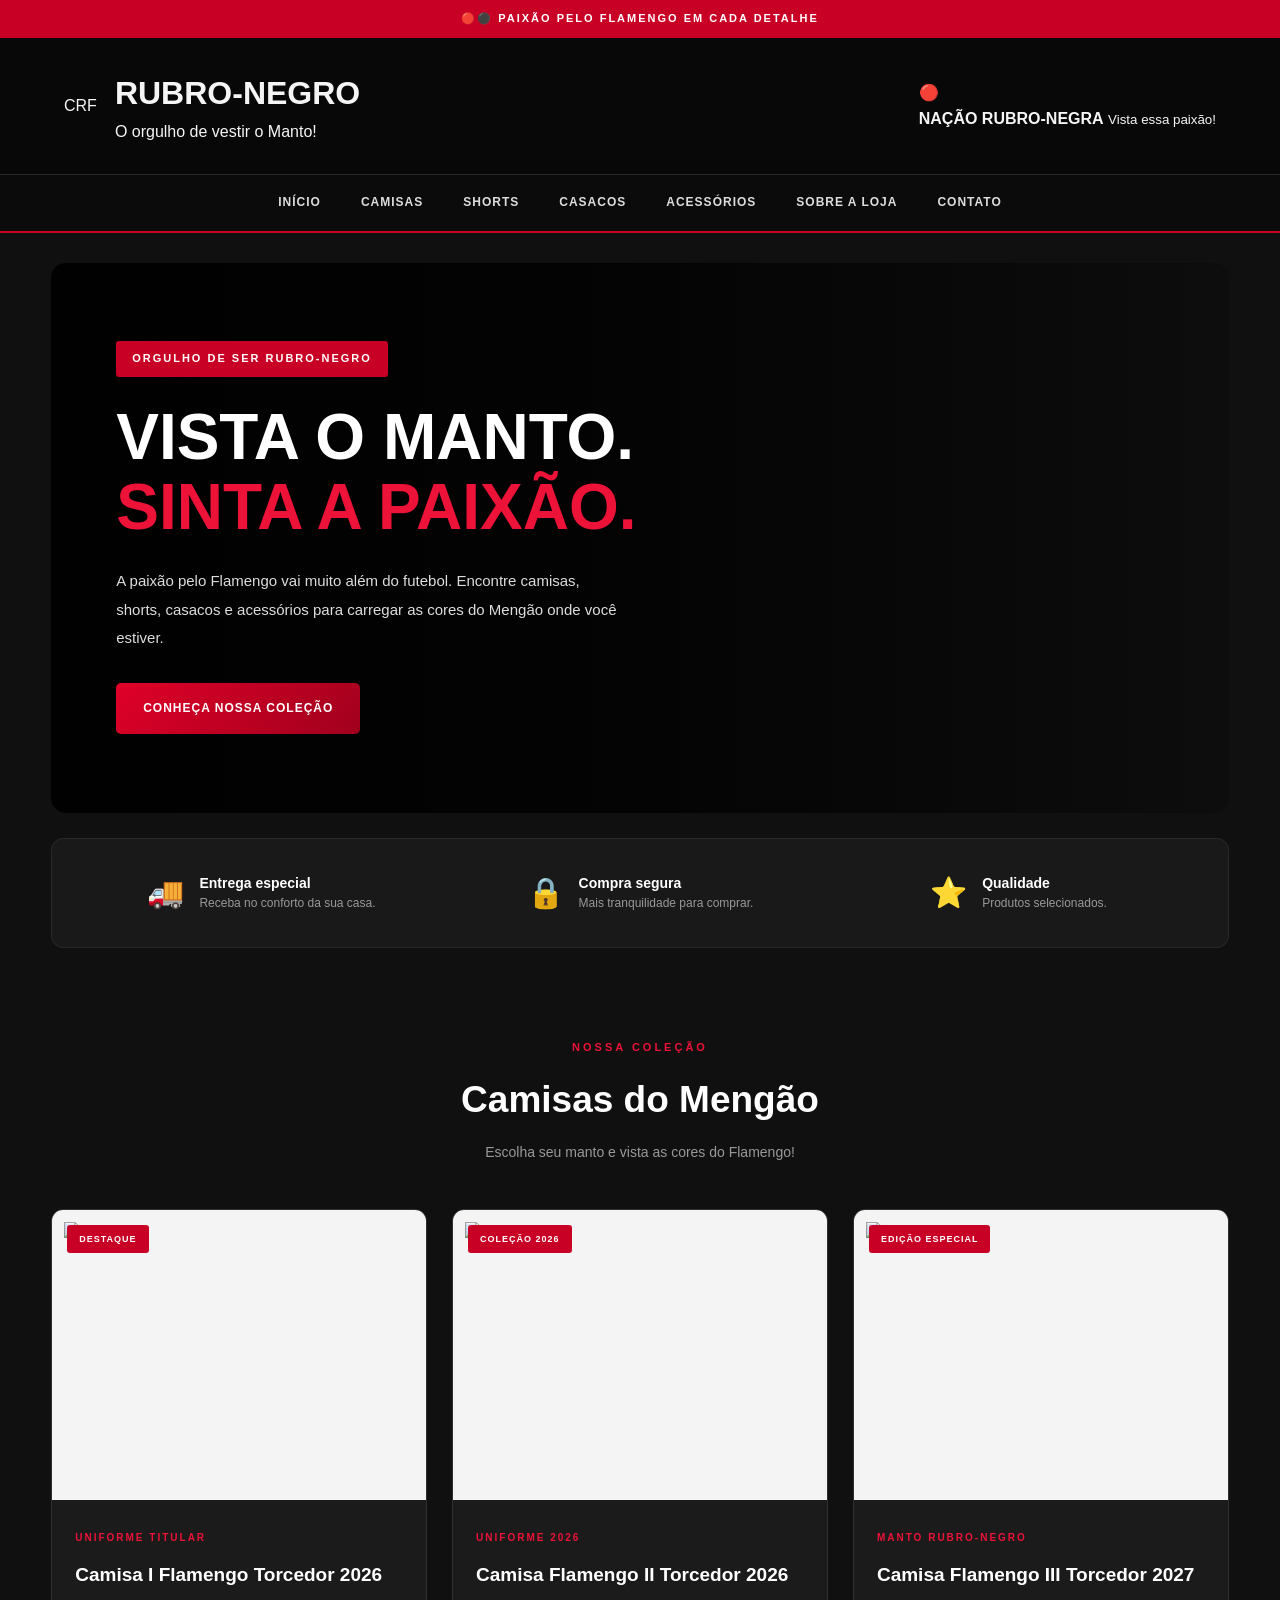
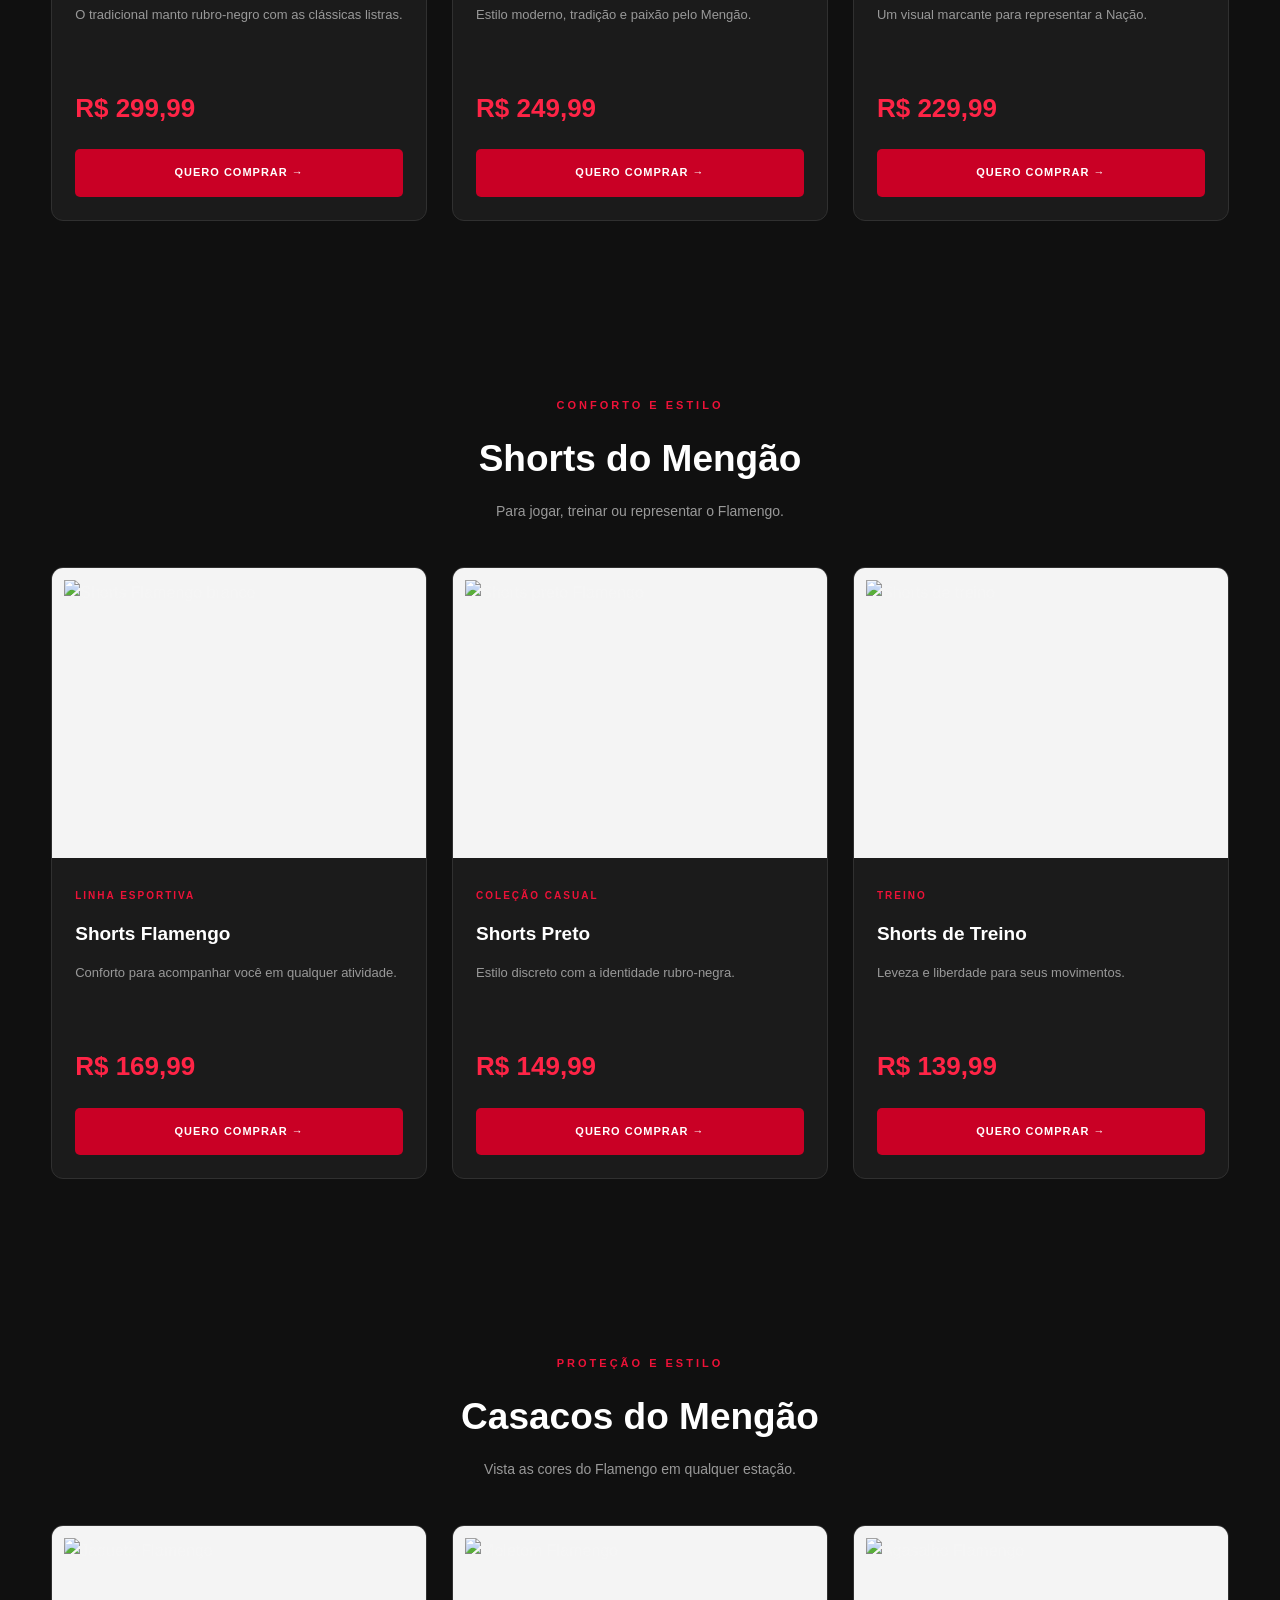
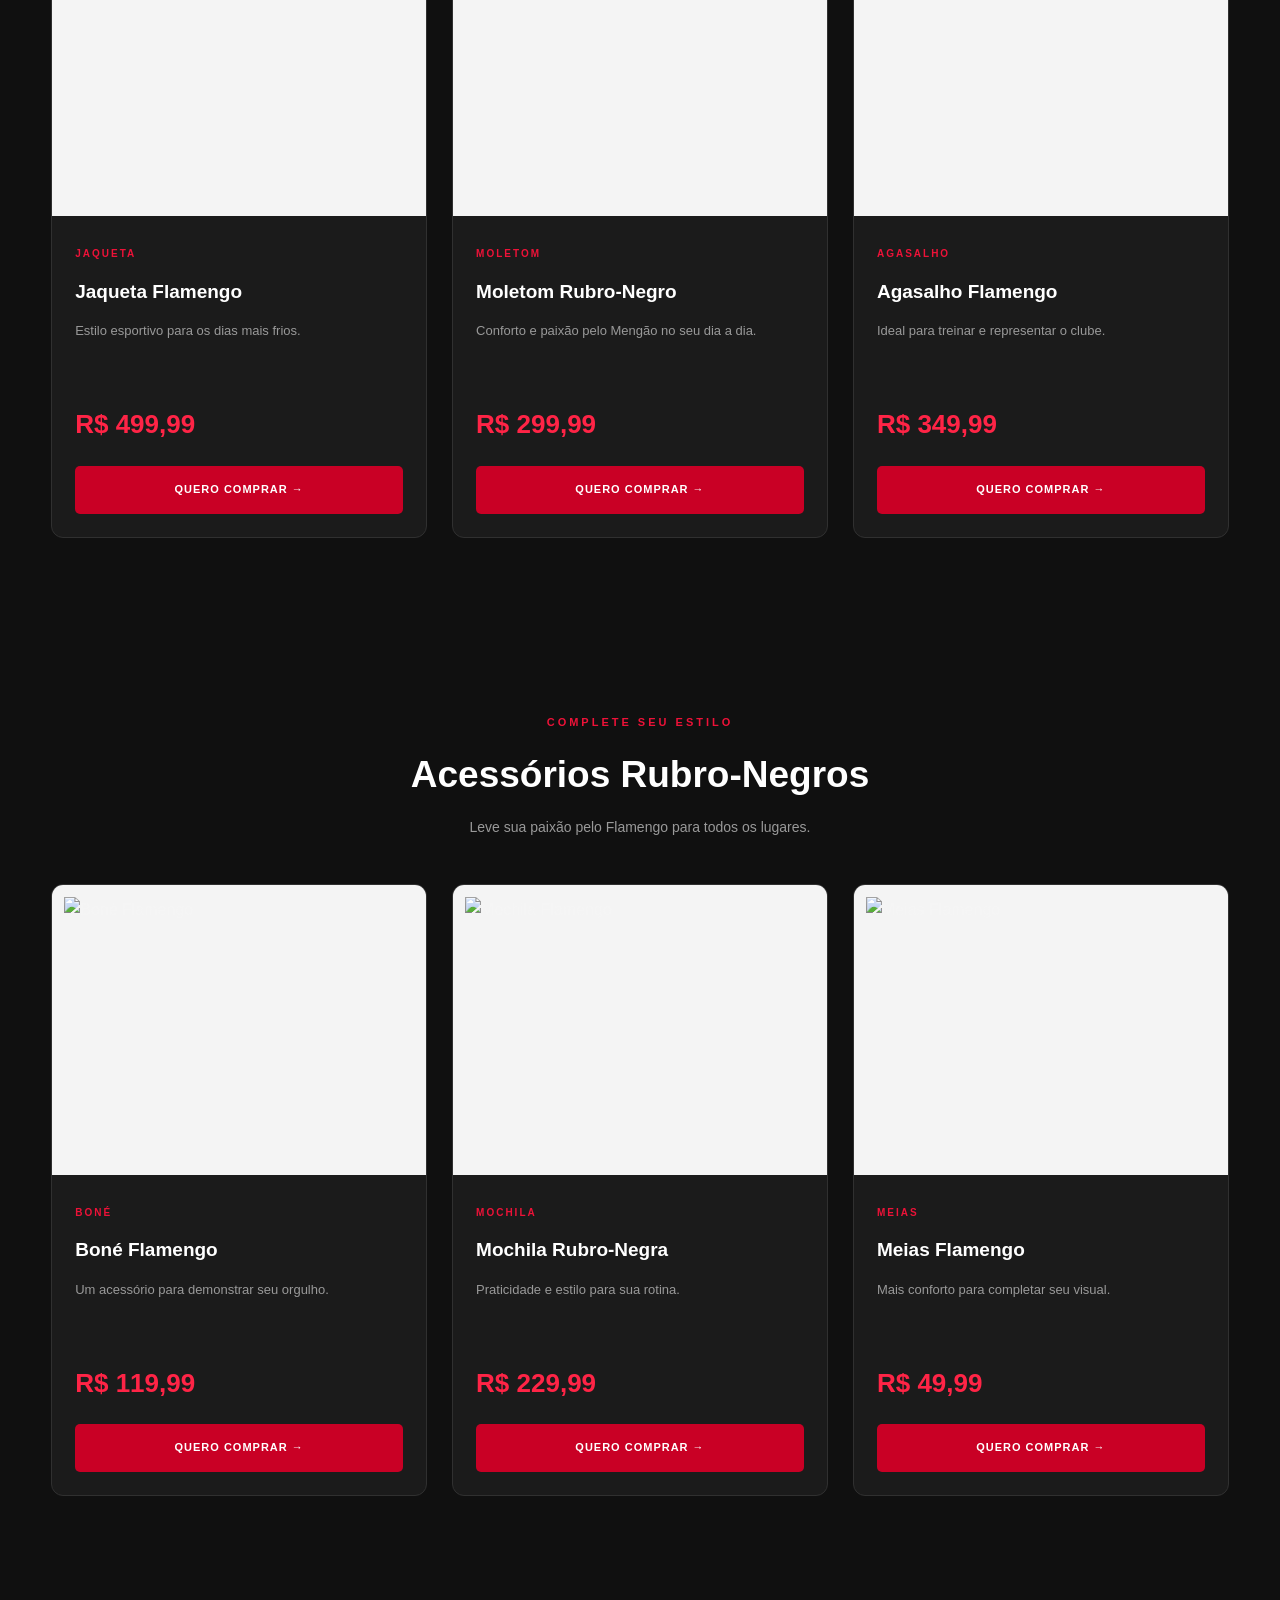
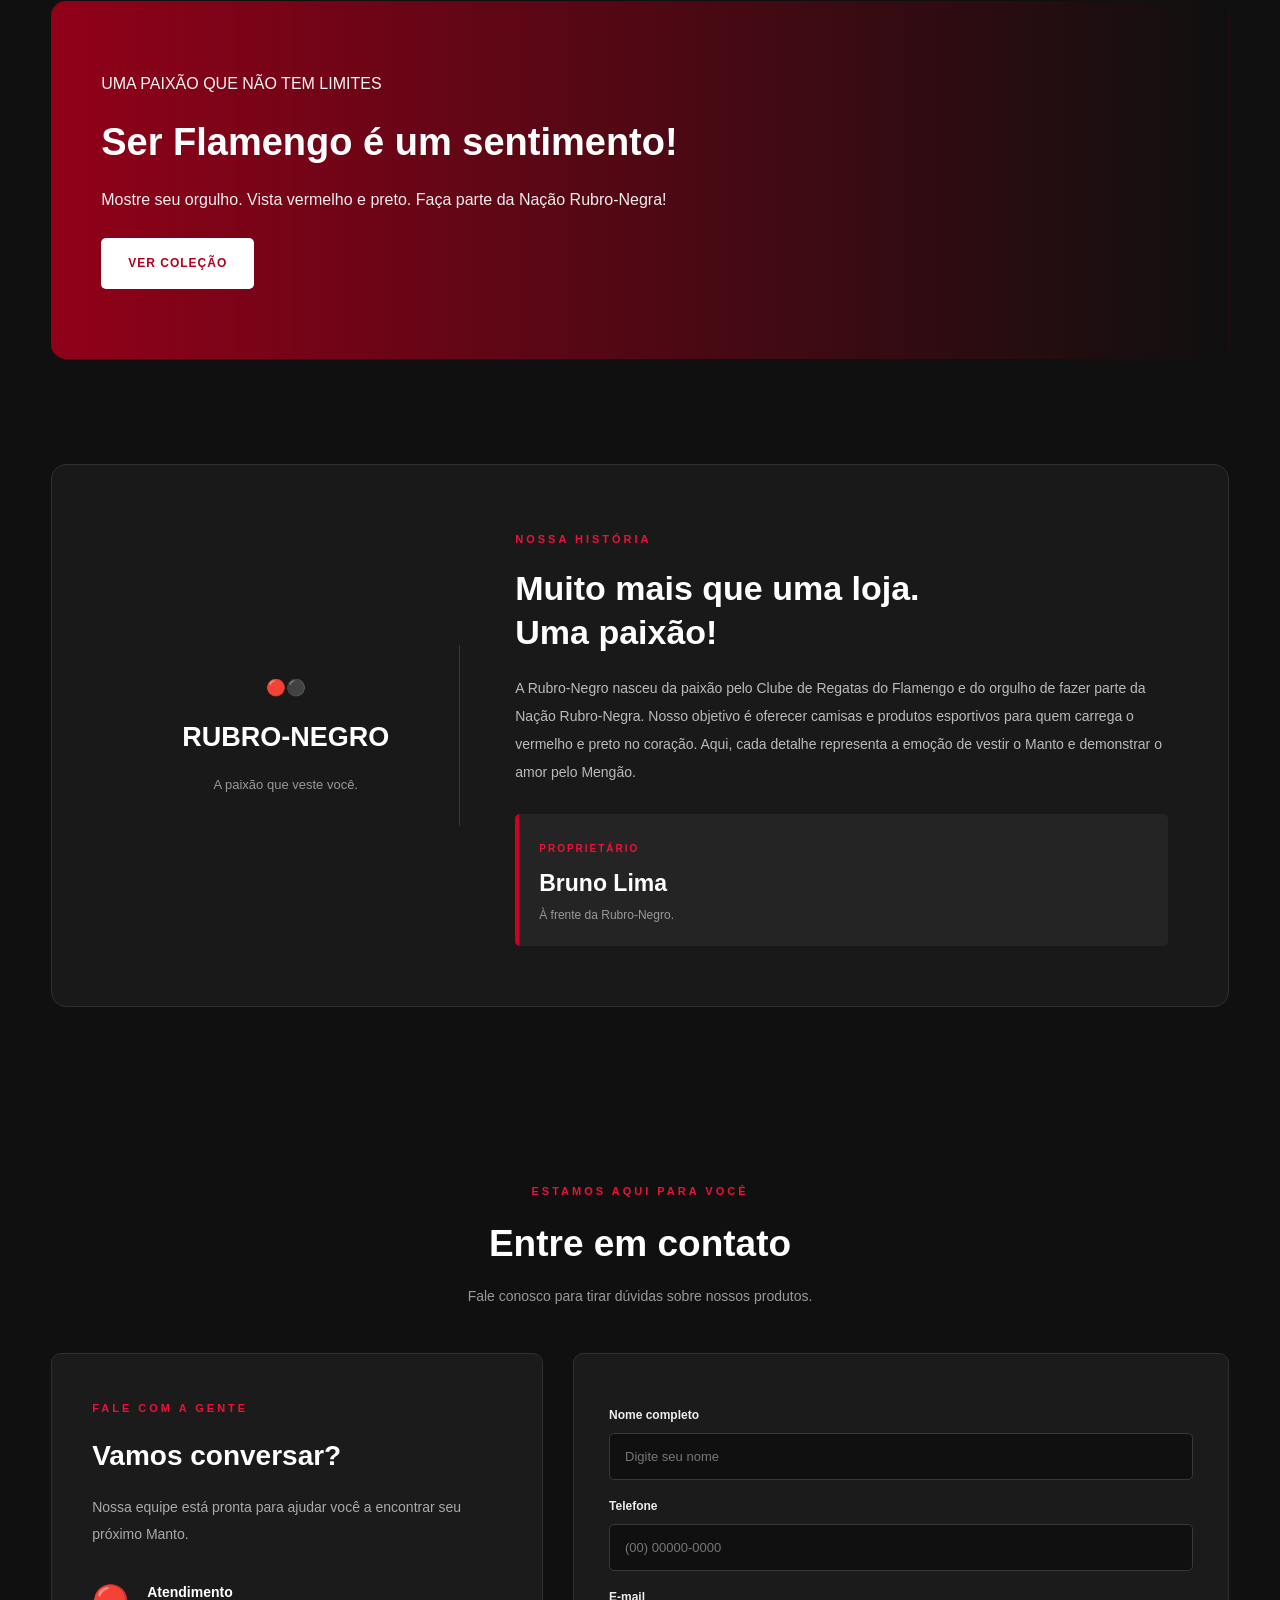
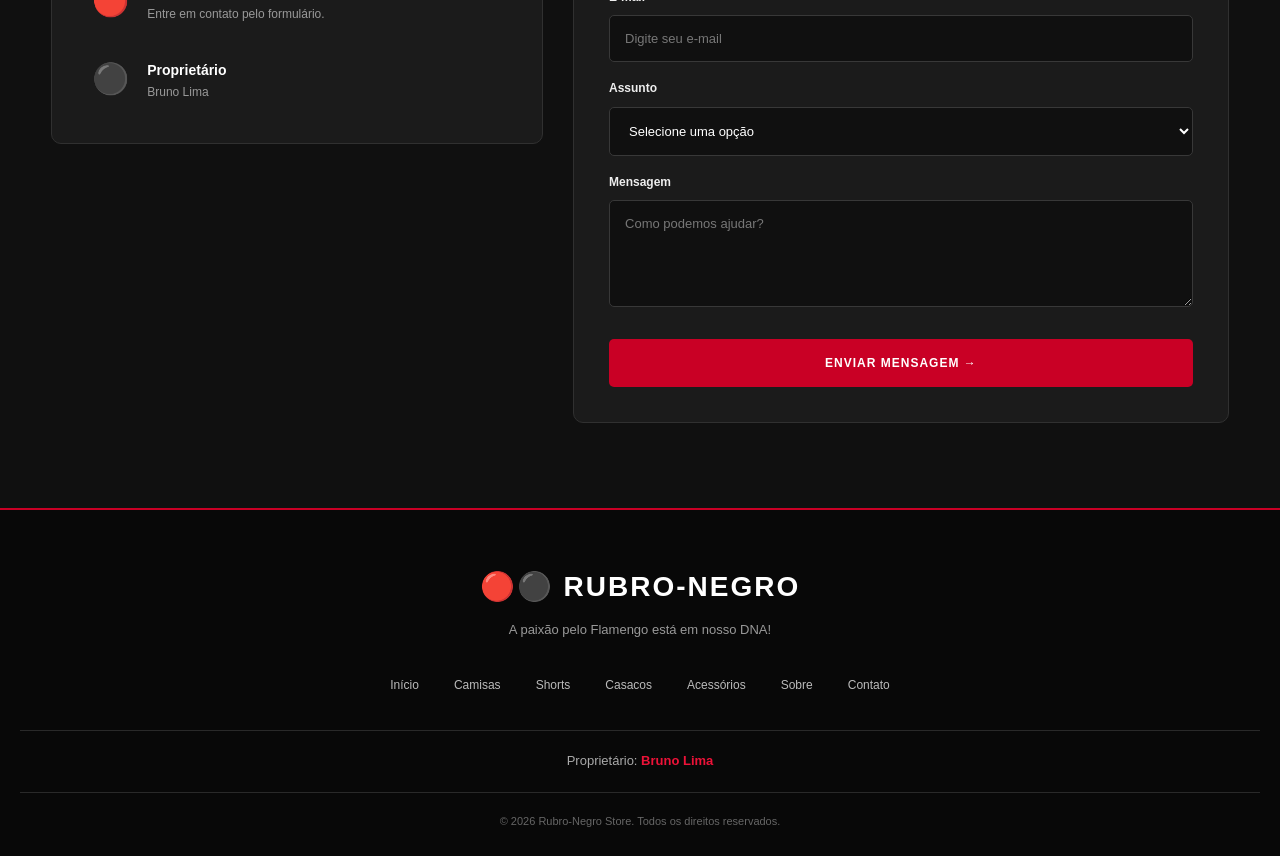
==== index.html @ 8e3a517e "Rename imagem.html to index.html" ====
<!DOCTYPE html>
<html lang="pt-BR">
<head>
    <meta charset="UTF-8">
    <meta name="viewport" content="width=device-width, initial-scale=1.0">
    <meta name="theme-color" content="#101010">
    <title>Rubro Negro | O Manto da Nação</title>
    <link rel="stylesheet" href="style.css">
</head>

<body>

    <div class="barra-topo">
        🔴⚫ PAIXÃO PELO FLAMENGO EM CADA DETALHE
    </div>

    <header>
        
                             <div class="cabecalho">
            <a href="#inicio" class="logo">
                <span class="">CRF</span>
                <div>
                    <h1>RUBRO-NEGRO <span></span></h1>
                    <p>O orgulho de vestir o Manto!</p>
                </div>
            </a>

            <div class="slogan">
                <span>🔴</span>
                <div>
                    <strong>NAÇÃO RUBRO-NEGRA</strong>
                    <small>Vista essa paixão!</small>
                </div>
            </div>
        </div>
    </header>

    <nav>
        <div class="menu">
            <a href="#inicio">INÍCIO</a>
            <a href="#camisas">CAMISAS</a>
            <a href="#shorts">SHORTS</a>
            <a href="#casacos">CASACOS</a>
            <a href="#acessorios">ACESSÓRIOS</a>
            <a href="#sobre">SOBRE A LOJA</a>
            <a href="#contato">CONTATO</a>
        </div>
    </nav>

    <main>

        <!-- BANNER -->
        <section id="inicio">
            <div class="banner">
                <div class="banner-conteudo">
                    <span class="etiqueta">ORGULHO DE SER RUBRO-NEGRO</span>

                    <h2>
                        VISTA O MANTO.<br>
                        <span>SINTA A PAIXÃO.</span>
                    </h2>

                    <p>
                        A paixão pelo Flamengo vai muito além do futebol.
                        Encontre camisas, shorts, casacos e acessórios
                        para carregar as cores do Mengão onde você estiver.
                    </p>

                    <a href="#camisas" class="botao">
                        CONHEÇA NOSSA COLEÇÃO
                    </a>
                </div>
            </div>
        </section>

        <!-- BENEFÍCIOS -->
        <section class="beneficios">

            <div class="beneficio">
                <span>🚚</span>
                <div>
                    <h3>Entrega especial</h3>
                    <p>Receba no conforto da sua casa.</p>
                </div>
            </div>

            <div class="beneficio">
                <span>🔒</span>
                <div>
                    <h3>Compra segura</h3>
                    <p>Mais tranquilidade para comprar.</p>
                </div>
            </div>

            <div class="beneficio">
                <span>⭐</span>
                <div>
                    <h3>Qualidade</h3>
                    <p>Produtos selecionados.</p>
                </div>
            </div>

        </section>

        <!-- CAMISAS -->
        <section id="camisas" class="secao">

            <div class="titulo-secao">
                <span>NOSSA COLEÇÃO</span>
                <h2>Camisas do Mengão</h2>
                <p>Escolha seu manto e vista as cores do Flamengo!</p>
            </div>

            <div class="grade-produtos">

                <article class="produto">
                    <div class="produto-imagem">
                        <span class="selo">DESTAQUE</span>
                        <img src="camisa 1.jpg"
                             alt="Camisa I flamengo Torcedor 2026">
                    </div>
                    <div class="produto-info">
                        <span class="categoria-produto">UNIFORME TITULAR</span>
                        <h3>Camisa I Flamengo Torcedor 2026</h3>
                        <p>O tradicional manto rubro-negro com as clássicas listras.</p>
                        <div class="preco">R$ 299,99</div>
                        <a href="#contato" class="comprar">QUERO COMPRAR →</a>
                    </div>
                </article>

                <article class="produto">
                    <div class="produto-imagem">
                        <span class="selo">COLEÇÃO 2026</span>
                        <img src="camisa 2.jpg"
                             alt="Camisa Flamengo II Torcedor 2026">
                    </div>
                    <div class="produto-info">
                        <span class="categoria-produto">UNIFORME 2026</span>
                        <h3>Camisa Flamengo II Torcedor 2026</h3>
                        <p>Estilo moderno, tradição e paixão pelo Mengão.</p>
                        <div class="preco">R$ 249,99</div>
                        <a href="#contato" class="comprar">QUERO COMPRAR →</a>
                    </div>
                </article>

                <article class="produto">
                    <div class="produto-imagem">
                        <span class="selo">EDIÇÃO ESPECIAL</span>
                        <img src="camisa 3.jpg"
                             alt="Camisa Flamengo III Torcedor 2027">
                    </div>
                    <div class="produto-info">
                        <span class="categoria-produto">MANTO RUBRO-NEGRO</span>
                        <h3>Camisa Flamengo III Torcedor 2027</h3>
                        <p>Um visual marcante para representar a Nação.</p>
                        <div class="preco">R$ 229,99</div>
                        <a href="#contato" class="comprar">QUERO COMPRAR →</a>
                    </div>
                </article>

            </div>
        </section>

        <!-- SHORTS -->
        <section id="shorts" class="secao">

            <div class="titulo-secao">
                <span>CONFORTO E ESTILO</span>
                <h2>Shorts do Mengão</h2>
                <p>Para jogar, treinar ou representar o Flamengo.</p>
            </div>

            <div class="grade-produtos">

                <article class="produto">
                    <div class="produto-imagem">
                        <img src="short 1.webp"
                             alt="Shorts Flamengo branco">
                    </div>
                    <div class="produto-info">
                        <span class="categoria-produto">LINHA ESPORTIVA</span>
                        <h3>Shorts Flamengo</h3>
                        <p>Conforto para acompanhar você em qualquer atividade.</p>
                        <div class="preco">R$ 169,99</div>
                        <a href="#contato" class="comprar">QUERO COMPRAR →</a>
                    </div>
                </article>

                <article class="produto">
                    <div class="produto-imagem">
                        <img src="short 2.jpg"
                             alt="Shorts preto Flamengo">
                    </div>
                    <div class="produto-info">
                        <span class="categoria-produto">COLEÇÃO CASUAL</span>
                        <h3>Shorts Preto</h3>
                        <p>Estilo discreto com a identidade rubro-negra.</p>
                        <div class="preco">R$ 149,99</div>
                        <a href="#contato" class="comprar">QUERO COMPRAR →</a>
                    </div>
                </article>

                <article class="produto">
                    <div class="produto-imagem">
                        <img src="short 3.jpg"
                             alt="Shorts de treino">
                    </div>
                    <div class="produto-info">
                        <span class="categoria-produto">TREINO</span>
                        <h3>Shorts de Treino</h3>
                        <p>Leveza e liberdade para seus movimentos.</p>
                        <div class="preco">R$ 139,99</div>
                        <a href="#contato" class="comprar">QUERO COMPRAR →</a>
                    </div>
                </article>

            </div>
        </section>

        <!-- CASACOS -->
        <section id="casacos" class="secao">

            <div class="titulo-secao">
                <span>PROTEÇÃO E ESTILO</span>
                <h2>Casacos do Mengão</h2>
                <p>Vista as cores do Flamengo em qualquer estação.</p>
            </div>

            <div class="grade-produtos">

                <article class="produto">
                    <div class="produto-imagem">
                        <img src="casaco 1.jpg"
                             alt="Jaqueta Flamengo">
                    </div>
                    <div class="produto-info">
                        <span class="categoria-produto">JAQUETA</span>
                        <h3>Jaqueta Flamengo</h3>
                        <p>Estilo esportivo para os dias mais frios.</p>
                        <div class="preco">R$ 499,99</div>
                        <a href="#contato" class="comprar">QUERO COMPRAR →</a>
                    </div>
                </article>

                <article class="produto">
                    <div class="produto-imagem">
                        <img src="casaco 2.jpg"
                             alt="Moletom Flamengo">
                    </div>
                    <div class="produto-info">
                        <span class="categoria-produto">MOLETOM</span>
                        <h3>Moletom Rubro-Negro</h3>
                        <p>Conforto e paixão pelo Mengão no seu dia a dia.</p>
                        <div class="preco">R$ 299,99</div>
                        <a href="#contato" class="comprar">QUERO COMPRAR →</a>
                    </div>
                </article>

                <article class="produto">
                    <div class="produto-imagem">
                        <img src="casaco 3.webp"
                             alt="Agasalho Flamengo">
                    </div>
                    <div class="produto-info">
                        <span class="categoria-produto">AGASALHO</span>
                        <h3>Agasalho Flamengo</h3>
                        <p>Ideal para treinar e representar o clube.</p>
                        <div class="preco">R$ 349,99</div>
                        <a href="#contato" class="comprar">QUERO COMPRAR →</a>
                    </div>
                </article>

            </div>
        </section>

        <!-- ACESSÓRIOS -->
        <section id="acessorios" class="secao">

            <div class="titulo-secao">
                <span>COMPLETE SEU ESTILO</span>
                <h2>Acessórios Rubro-Negros</h2>
                <p>Leve sua paixão pelo Flamengo para todos os lugares.</p>
            </div>

            <div class="grade-produtos">

                <article class="produto">
                    <div class="produto-imagem">
                        <img src="bone.jpg"
                             alt="Boné Flamengo">
                    </div>
                    <div class="produto-info">
                        <span class="categoria-produto">BONÉ</span>
                        <h3>Boné Flamengo</h3>
                        <p>Um acessório para demonstrar seu orgulho.</p>
                        <div class="preco">R$ 119,99</div>
                        <a href="#contato" class="comprar">QUERO COMPRAR →</a>
                    </div>
                </article>

                <article class="produto">
                    <div class="produto-imagem">
                        <img src="mochila.jpg"
                             alt="Mochila Flamengo">
                    </div>
                    <div class="produto-info">
                        <span class="categoria-produto">MOCHILA</span>
                        <h3>Mochila Rubro-Negra</h3>
                        <p>Praticidade e estilo para sua rotina.</p>
                        <div class="preco">R$ 229,99</div>
                        <a href="#contato" class="comprar">QUERO COMPRAR →</a>
                    </div>
                </article>

                <article class="produto">
                    <div class="produto-imagem">
                        <img src="meia.jpg"
                             alt="Meias Flamengo">
                    </div>
                    <div class="produto-info">
                        <span class="categoria-produto">MEIAS</span>
                        <h3>Meias Flamengo</h3>
                        <p>Mais conforto para completar seu visual.</p>
                        <div class="preco">R$ 49,99</div>
                        <a href="#contato" class="comprar">QUERO COMPRAR →</a>
                    </div>
                </article>

            </div>
        </section>

        <!-- CHAMADA ESPECIAL -->
        <section class="ofertas">
            <div>
                <span>UMA PAIXÃO QUE NÃO TEM LIMITES</span>
                <h2>Ser Flamengo é um sentimento!</h2>
                <p>
                    Mostre seu orgulho. Vista vermelho e preto.
                    Faça parte da Nação Rubro-Negra!
                </p>
                <a href="#camisas" class="botao botao-claro">
                    VER COLEÇÃO
                </a>
            </div>
        </section>

        <!-- SOBRE -->
        <section id="sobre" class="secao">

            <div class="sobre">

                <div class="sobre-logo">
                    <span>🔴⚫</span>
                    <h2>RUBRO-NEGRO<br></h2>
                    <p>A paixão que veste você.</p>
                </div>

                <div class="sobre-texto">
                    <span class="subtitulo">NOSSA HISTÓRIA</span>
                    <h2>Muito mais que uma loja.<br>Uma paixão!</h2>

                    <p>
                        A Rubro-Negro nasceu da paixão pelo
                        Clube de Regatas do Flamengo e do orgulho
                        de fazer parte da Nação Rubro-Negra.

                        Nosso objetivo é oferecer camisas e produtos
                        esportivos para quem carrega o vermelho e
                        preto no coração.

                        Aqui, cada detalhe representa a emoção de
                        vestir o Manto e demonstrar o amor pelo Mengão.
                    </p>

                    <div class="proprietario">
                        <span>PROPRIETÁRIO</span>
                        <h3>Bruno Lima</h3>
                        <p>À frente da Rubro-Negro.</p>
                    </div>
                </div>

            </div>
        </section>

        <!-- CONTATO -->
        <section id="contato" class="secao">

            <div class="titulo-secao">
                <span>ESTAMOS AQUI PARA VOCÊ</span>
                <h2>Entre em contato</h2>
                <p>Fale conosco para tirar dúvidas sobre nossos produtos.</p>
            </div>

            <div class="contato-container">

                <div class="contato-info">
                    <span class="subtitulo">FALE COM A GENTE</span>
                    <h3>Vamos conversar?</h3>

                    <p>
                        Nossa equipe está pronta para ajudar
                        você a encontrar seu próximo Manto.
                    </p>

                    <div class="contato-item">
                        <span>🔴</span>
                        <div>
                            <strong>Atendimento</strong>
                            <p>Entre em contato pelo formulário.</p>
                        </div>
                    </div>

                    <div class="contato-item">
                        <span>⚫</span>
                        <div>
                            <strong>Proprietário</strong>
                            <p>Bruno Lima</p>
                        </div>
                    </div>
                </div>

                <form class="formulario" action="#" method="post">

                    <label for="nome">Nome completo</label>
                    <input type="text" id="nome" name="nome"
                           placeholder="Digite seu nome" required>

                    <label for="telefone">Telefone</label>
                    <input type="tel" id="telefone" name="telefone"
                           placeholder="(00) 00000-0000" required>

                    <label for="email">E-mail</label>
                    <input type="email" id="email" name="email"
                           placeholder="Digite seu e-mail" required>

                    <label for="assunto">Assunto</label>
                    <select id="assunto" name="assunto" required>
                        <option value="">Selecione uma opção</option>
                        <option value="camisas">Camisas</option>
                        <option value="shorts">Shorts</option>
                        <option value="casacos">Casacos</option>
                        <option value="acessorios">Acessórios</option>
                        <option value="compra">Compra</option>
                        <option value="entrega">Entrega</option>
                        <option value="outro">Outro assunto</option>
                    </select>

                    <label for="mensagem">Mensagem</label>
                    <textarea id="mensagem" name="mensagem" rows="5"
                              placeholder="Como podemos ajudar?"
                              required></textarea>

                    <button type="submit">ENVIAR MENSAGEM →</button>

                </form>

            </div>
        </section>

    </main>

    <!-- RODAPÉ -->
    <footer>
        <div class="rodape">

            <div class="rodape-logo">
                <h2>🔴⚫ RUBRO-NEGRO</h2>
                <p>A paixão pelo Flamengo está em nosso DNA!</p>
            </div>

            <div class="rodape-links">
                <a href="#inicio">Início</a>
                <a href="#camisas">Camisas</a>
                <a href="#shorts">Shorts</a>
                <a href="#casacos">Casacos</a>
                <a href="#acessorios">Acessórios</a>
                <a href="#sobre">Sobre</a>
                <a href="#contato">Contato</a>
            </div>

            <div class="rodape-proprietario">
                Proprietário: <strong>Bruno Lima</strong>
            </div>

            <p class="direitos">
                © 2026 Rubro-Negro Store.
                Todos os direitos reservados.
            </p>

        </div>
    </footer>

</body>
</html>
---- style.css ----
/* =========================================
   CONFIGURAÇÕES GERAIS
========================================= */

* {
    margin: 0;
    padding: 0;
    box-sizing: border-box;
}

html {
    scroll-behavior: smooth;
    scroll-padding-top: 90px;
}

body {
    font-family: Arial, Helvetica, sans-serif;
    background: #101010;
    color: #f5f5f5;
    line-height: 1.6;
}

a {
    text-decoration: none;
    color: inherit;
}

img {
    display: block;
    max-width: 100%;
}

/* =========================================
   BARRA SUPERIOR
========================================= */

.barra-topo {
    background: #c90025;
    color: white;
    text-align: center;
    padding: 10px 15px;
    font-size: 11px;
    font-weight: bold;
    letter-spacing: 2px;
}

/* =========================================
   CABEÇALHO
========================================= */

header {
    background: #080808;
    padding: 30px 5%;
    border-bottom: 1px solid #292929;
}

.cabecalho {
    max-width: 1250px;
    margin: auto;
    display: flex;
    justify-content: space-between;
    align-items: center;
    gap: 25px;
}

.logo {
    display: flex;
    align-items: center;
    gap: 18px;
}

.logo-simbolo {
    width: 85px;
    height: 85px;
    display: flex;
    align-items: center;
    justify-content: center;
    background: linear-gradient(145deg, #e00028, #800015);
    border: 2px solid #ff334f;
    border-radius: 15px;
    color: white;
    font-size: 26px;
    font-weight: 900;
    font-style: italic;
    box-shadow: 0 0 25px rgba(220, 0, 35, 0.3);
}

.logo-texto h1 {
    color: white;
    font-size: 29px;
    font-weight: 900;
    letter-spacing: 2px;
    line-height: 1.2;
}

.logo-texto > span {
    display: block;
    color: #ed1238;
    font-size: 23px;
    font-weight: 900;
    letter-spacing: 6px;
}

.logo-texto p {
    color: #aaa;
    font-size: 12px;
    letter-spacing: 1px;
    margin-top: 5px;
}

.informacao-header {
    display: flex;
    align-items: center;
    gap: 13px;
}

.informacao-header > span {
    font-size: 35px;
}

.informacao-header strong,
.informacao-header small {
    display: block;
}

.informacao-header strong {
    font-size: 13px;
    letter-spacing: 1px;
}

.informacao-header small {
    color: #999;
    font-size: 12px;
}

/* =========================================
   MENU
========================================= */

nav {
    position: sticky;
    top: 0;
    z-index: 100;
    background: rgba(12, 12, 12, 0.97);
    border-bottom: 2px solid #c90025;
    backdrop-filter: blur(10px);
}

.menu {
    max-width: 1250px;
    margin: auto;
    display: flex;
    justify-content: center;
    align-items: center;
    gap: 40px;
    flex-wrap: wrap;
    padding: 18px 15px;
}

.menu a {
    color: #ddd;
    font-size: 12px;
    font-weight: bold;
    letter-spacing: 1px;
    transition: 0.3s;
}

.menu a:hover {
    color: #ed1238;
}

/* =========================================
   CONTEÚDO
========================================= */

main {
    width: 92%;
    max-width: 1250px;
    margin: auto;
}

/* =========================================
   BANNER
========================================= */

.banner {
    min-height: 550px;
    margin-top: 30px;
    padding: 65px;
    display: flex;
    align-items: center;
    border-radius: 15px;
    overflow: hidden;

    background:
        linear-gradient(
            90deg,
            rgba(0, 0, 0, 0.96),
            rgba(0, 0, 0, 0.78),
            rgba(0, 0, 0, 0.20)
        ),
        url("https://images.unsplash.com/photo-1522778119026-d647f0596c20?w=1600");

    background-size: cover;
    background-position: center;
}

.banner-conteudo {
    max-width: 650px;
}

.etiqueta {
    display: inline-block;
    background: #c90025;
    color: white;
    padding: 9px 16px;
    border-radius: 3px;
    font-size: 11px;
    font-weight: bold;
    letter-spacing: 2px;
}

.banner h2 {
    color: white;
    font-size: clamp(38px, 5vw, 65px);
    font-weight: 900;
    line-height: 1.1;
    margin: 25px 0;
}

.banner h2 span {
    color: #ed1238;
}

.banner p {
    max-width: 510px;
    color: #ddd;
    font-size: 15px;
    line-height: 1.9;
    margin-bottom: 30px;
}

/* =========================================
   BOTÕES
========================================= */

.botao {
    display: inline-block;
    background: linear-gradient(135deg, #e00028, #a0001d);
    color: white;
    padding: 16px 27px;
    border-radius: 5px;
    font-size: 12px;
    font-weight: bold;
    letter-spacing: 1px;
    transition: 0.3s;
}

.botao:hover {
    background: #ff173e;
    transform: translateY(-4px);
    box-shadow: 0 8px 25px rgba(220, 0, 40, 0.3);
}

/* =========================================
   BENEFÍCIOS
========================================= */

.beneficios {
    display: grid;
    grid-template-columns: repeat(3, 1fr);
    gap: 20px;
    margin-top: 25px;
    padding: 30px;
    background: #191919;
    border: 1px solid #292929;
    border-radius: 12px;
}

.beneficio {
    display: flex;
    align-items: center;
    justify-content: center;
    gap: 15px;
}

.beneficio > span {
    font-size: 30px;
}

.beneficio h3 {
    color: white;
    font-size: 14px;
}

.beneficio p {
    color: #999;
    font-size: 12px;
}

/* =========================================
   SEÇÕES
========================================= */

.secao {
    padding: 85px 0;
}

.titulo-secao {
    text-align: center;
    margin-bottom: 45px;
}

.titulo-secao > span,
.subtitulo {
    color: #ed1238;
    font-size: 11px;
    font-weight: bold;
    letter-spacing: 3px;
}

.titulo-secao h2 {
    color: white;
    font-size: 37px;
    margin: 12px 0;
}

.titulo-secao p {
    color: #999;
    font-size: 14px;
}

/* =========================================
   CATEGORIAS
========================================= */

.grade-categorias {
    display: grid;
    grid-template-columns: repeat(3, 1fr);
    gap: 20px;
}

.categoria {
    display: flex;
    flex-direction: column;
    align-items: center;
    justify-content: center;
    min-height: 155px;
    background: #1b1b1b;
    border: 1px solid #303030;
    border-radius: 10px;
    transition: 0.3s;
}

.categoria span {
    font-size: 42px;
    margin-bottom: 10px;
}

.categoria h3 {
    color: white;
    font-size: 15px;
}

.categoria:hover {
    background: #c90025;
    transform: translateY(-6px);
    border-color: #ff334f;
    box-shadow: 0 8px 25px rgba(201, 0, 37, 0.2);
}

/* =========================================
   PRODUTOS
========================================= */

.grade-produtos {
    display: grid;
    grid-template-columns: repeat(3, minmax(0, 1fr));
    gap: 25px;
}

.produto {
    background: #1b1b1b;
    border: 1px solid #303030;
    border-radius: 12px;
    overflow: hidden;
    transition: 0.35s;
    scroll-margin-top: 100px;
}

.produto:hover {
    transform: translateY(-7px);
    border-color: #c90025;
    box-shadow: 0 15px 35px rgba(0, 0, 0, 0.4);
}

/* IMAGENS DOS PRODUTOS */

.produto-imagem {
    height: 290px;
    position: relative;
    overflow: hidden;
    background: #f4f4f4;
}

.produto-imagem img {
    width: 100%;
    height: 100%;
    object-fit: contain;
    padding: 12px;
    transition: 0.5s;
}

.produto:hover .produto-imagem img {
    transform: scale(1.06);
}

/* SELO */

.selo {
    position: absolute;
    top: 15px;
    left: 15px;
    z-index: 2;
    background: #c90025;
    color: white;
    padding: 7px 12px;
    border-radius: 3px;
    font-size: 9px;
    font-weight: bold;
    letter-spacing: 1px;
}

/* INFORMAÇÕES */

.produto-info {
    padding: 23px;
}

.categoria-produto {
    color: #ed1238;
    font-size: 10px;
    font-weight: bold;
    letter-spacing: 2px;
}

.produto-info h3 {
    color: white;
    font-size: 19px;
    margin: 12px 0;
}

.produto-info p {
    min-height: 65px;
    color: #999;
    font-size: 13px;
    line-height: 1.8;
}

.preco {
    color: #ff2446;
    font-size: 26px;
    font-weight: 900;
    margin: 20px 0;
}

/* BOTÃO DE COMPRA */

.comprar {
    display: block;
    background: #c90025;
    color: white;
    padding: 15px;
    text-align: center;
    border-radius: 5px;
    font-size: 11px;
    font-weight: bold;
    letter-spacing: 1px;
    transition: 0.3s;
}

.comprar:hover {
    background: white;
    color: #c90025;
}

/* =========================================
   OFERTA ESPECIAL
========================================= */

.ofertas {
    padding: 70px 50px;
    margin: 20px 0;
    border-radius: 15px;

    background:
        linear-gradient(
            90deg,
            rgba(150, 0, 25, 0.96),
            rgba(15, 15, 15, 0.94)
        ),
        url("https://images.unsplash.com/photo-1574629810360-7efbbe195018?w=1400");

    background-size: cover;
    background-position: center;
}

.ofertas > span {
    color: #ffb6c2;
    font-size: 11px;
    font-weight: bold;
    letter-spacing: 3px;
}

.ofertas h2 {
    color: white;
    font-size: 38px;
    margin: 15px 0;
}

.ofertas p {
    color: #eee;
    margin-bottom: 25px;
}

.botao-claro {
    background: white;
    color: #b00020;
}

.botao-claro:hover {
    background: #171717;
    color: white;
}

/* =========================================
   SOBRE A LOJA
========================================= */

.sobre {
    display: grid;
    grid-template-columns: 0.8fr 1.5fr;
    align-items: center;
    gap: 55px;
    background: #191919;
    border: 1px solid #303030;
    border-radius: 15px;
    padding: 60px;
}

.sobre-logo {
    text-align: center;
    padding: 30px;
    border-right: 1px solid #383838;
}

.logo-simbolo.grande {
    width: 110px;
    height: 110px;
    margin: auto;
    font-size: 32px;
}

.sobre-logo h2 {
    color: white;
    font-size: 27px;
    line-height: 1.3;
    margin: 20px 0;
}

.sobre-logo p {
    color: #999;
    font-size: 13px;
}

.sobre-texto h2 {
    color: white;
    font-size: 34px;
    line-height: 1.3;
    margin: 15px 0 20px;
}

.sobre-texto > p {
    color: #bbb;
    font-size: 14px;
    line-height: 2;
}

.proprietario {
    margin-top: 28px;
    padding: 20px;
    background: #242424;
    border-left: 4px solid #d00025;
    border-radius: 5px;
}

.proprietario span {
    color: #ed1238;
    font-size: 10px;
    font-weight: bold;
    letter-spacing: 2px;
}

.proprietario h3 {
    color: white;
    font-size: 23px;
    margin: 5px 0;
}

.proprietario p {
    color: #999;
    font-size: 12px;
}

/* =========================================
   CONTATO
========================================= */

.contato-container {
    display: grid;
    grid-template-columns: 0.9fr 1.2fr;
    gap: 30px;
    align-items: start;
}

.contato-info {
    padding: 40px;
    background: #1b1b1b;
    border: 1px solid #303030;
    border-radius: 10px;
}

.contato-info h3 {
    color: white;
    font-size: 28px;
    margin: 15px 0;
}

.contato-info > p {
    color: #aaa;
    font-size: 14px;
    line-height: 1.9;
}

.contato-item {
    display: flex;
    align-items: center;
    gap: 18px;
    margin-top: 30px;
}

.contato-item span {
    font-size: 30px;
}

.contato-item strong {
    color: white;
    font-size: 14px;
}

.contato-item p {
    color: #999;
    font-size: 12px;
}

/* FORMULÁRIO */

.formulario {
    background: #1b1b1b;
    padding: 35px;
    border: 1px solid #303030;
    border-radius: 10px;
}

.formulario label {
    display: block;
    color: #eee;
    font-size: 12px;
    font-weight: bold;
    margin: 17px 0 8px;
}

.formulario input,
.formulario select,
.formulario textarea {
    width: 100%;
    padding: 15px;
    background: #101010;
    color: white;
    border: 1px solid #383838;
    border-radius: 5px;
    font-size: 13px;
    font-family: Arial, sans-serif;
    transition: 0.3s;
}

.formulario input:focus,
.formulario select:focus,
.formulario textarea:focus {
    outline: none;
    border-color: #e00028;
    box-shadow: 0 0 0 2px rgba(224, 0, 40, 0.12);
}

.formulario input::placeholder,
.formulario textarea::placeholder {
    color: #777;
}

.formulario textarea {
    resize: vertical;
}

/* BOTÃO FORMULÁRIO */

.formulario button {
    width: 100%;
    padding: 17px;
    margin-top: 25px;
    background: #c90025;
    color: white;
    border: none;
    border-radius: 5px;
    font-size: 12px;
    font-weight: bold;
    letter-spacing: 1px;
    cursor: pointer;
    transition: 0.3s;
}

.formulario button:hover {
    background: white;
    color: #c90025;
}

/* =========================================
   RODAPÉ
========================================= */

footer {
    background: #080808;
    border-top: 2px solid #c90025;
    padding: 55px 20px 25px;
}

.rodape {
    max-width: 1250px;
    margin: auto;
    text-align: center;
}

.rodape-logo h2 {
    color: white;
    font-size: 28px;
    font-weight: 900;
    letter-spacing: 2px;
}

.rodape-logo p {
    color: #999;
    margin-top: 10px;
    font-size: 13px;
}

.rodape-links {
    display: flex;
    justify-content: center;
    flex-wrap: wrap;
    gap: 35px;
    margin: 35px 0;
}

.rodape-links a {
    color: #bbb;
    font-size: 12px;
    transition: 0.3s;
}

.rodape-links a:hover {
    color: #ed1238;
}

.rodape-proprietario {
    padding: 20px;
    border-top: 1px solid #292929;
    color: #aaa;
    font-size: 13px;
}

.rodape-proprietario strong {
    color: #ed1238;
}

.direitos {
    padding-top: 20px;
    border-top: 1px solid #292929;
    color: #666;
    font-size: 11px;
}

/* =========================================
   TABLETS
========================================= */

@media (max-width: 900px) {

    .grade-produtos {
        grid-template-columns: repeat(2, minmax(0, 1fr));
    }

    .grade-categorias {
        grid-template-columns: repeat(3, 1fr);
    }

    .sobre {
        grid-template-columns: 1fr;
    }

    .sobre-logo {
        border-right: none;
        border-bottom: 1px solid #383838;
    }

    .contato-container {
        grid-template-columns: 1fr;
    }

}

/* =========================================
   CELULARES
========================================= */

@media (max-width: 600px) {

    header {
        padding: 25px 15px;
    }

    .cabecalho {
        flex-direction: column;
        text-align: center;
    }

    .logo {
        flex-direction: column;
        gap: 12px;
    }

    .logo-texto h1 {
        font-size: 23px;
    }

    .logo-texto > span {
        font-size: 20px;
    }

    .logo-simbolo {
        width: 72px;
        height: 72px;
    }

    .menu {
        gap: 15px;
        padding: 15px 8px;
    }

    .menu a {
        font-size: 10px;
    }

    main {
        width: 94%;
    }

    .banner {
        min-height: 470px;
        padding: 30px 22px;
        background-position: center;
    }

    .banner h2 {
        font-size: 39px;
    }

    .banner p {
        font-size: 13px;
    }

    .beneficios {
        grid-template-columns: 1fr;
        gap: 25px;
        padding: 25px 15px;
    }

    .beneficio {
        justify-content: flex-start;
    }

    .secao {
        padding: 60px 0;
    }

    .titulo-secao h2 {
        font-size: 28px;
    }

    .grade-categorias {
        grid-template-columns: repeat(2, 1fr);
        gap: 12px;
    }

    .categoria {
        min-height: 130px;
    }

    .grade-produtos {
        grid-template-columns: 1fr;
        gap: 22px;
    }

    .produto {
        max-width: 430px;
        width: 100%;
        margin: auto;
    }

    .produto-imagem {
        height: 310px;
    }

    .ofertas {
        padding: 45px 22px;
    }

    .ofertas h2 {
        font-size: 28px;
    }

    .sobre {
        padding: 30px 22px;
        gap: 30px;
    }

    .sobre-texto h2 {
        font-size: 28px;
    }

    .contato-info,
    .formulario {
        padding: 25px 20px;
    }

    .rodape-logo h2 {
        font-size: 21px;
    }

    .rodape-links {
        gap: 20px;
    }

}

/* =========================================
   TELAS PEQUENAS
========================================= */

@media (max-width: 360px) {

    .logo-texto h1 {
        font-size: 20px;
    }

    .banner h2 {
        font-size: 33px;
    }

    .menu {
        gap: 10px;
    }

}
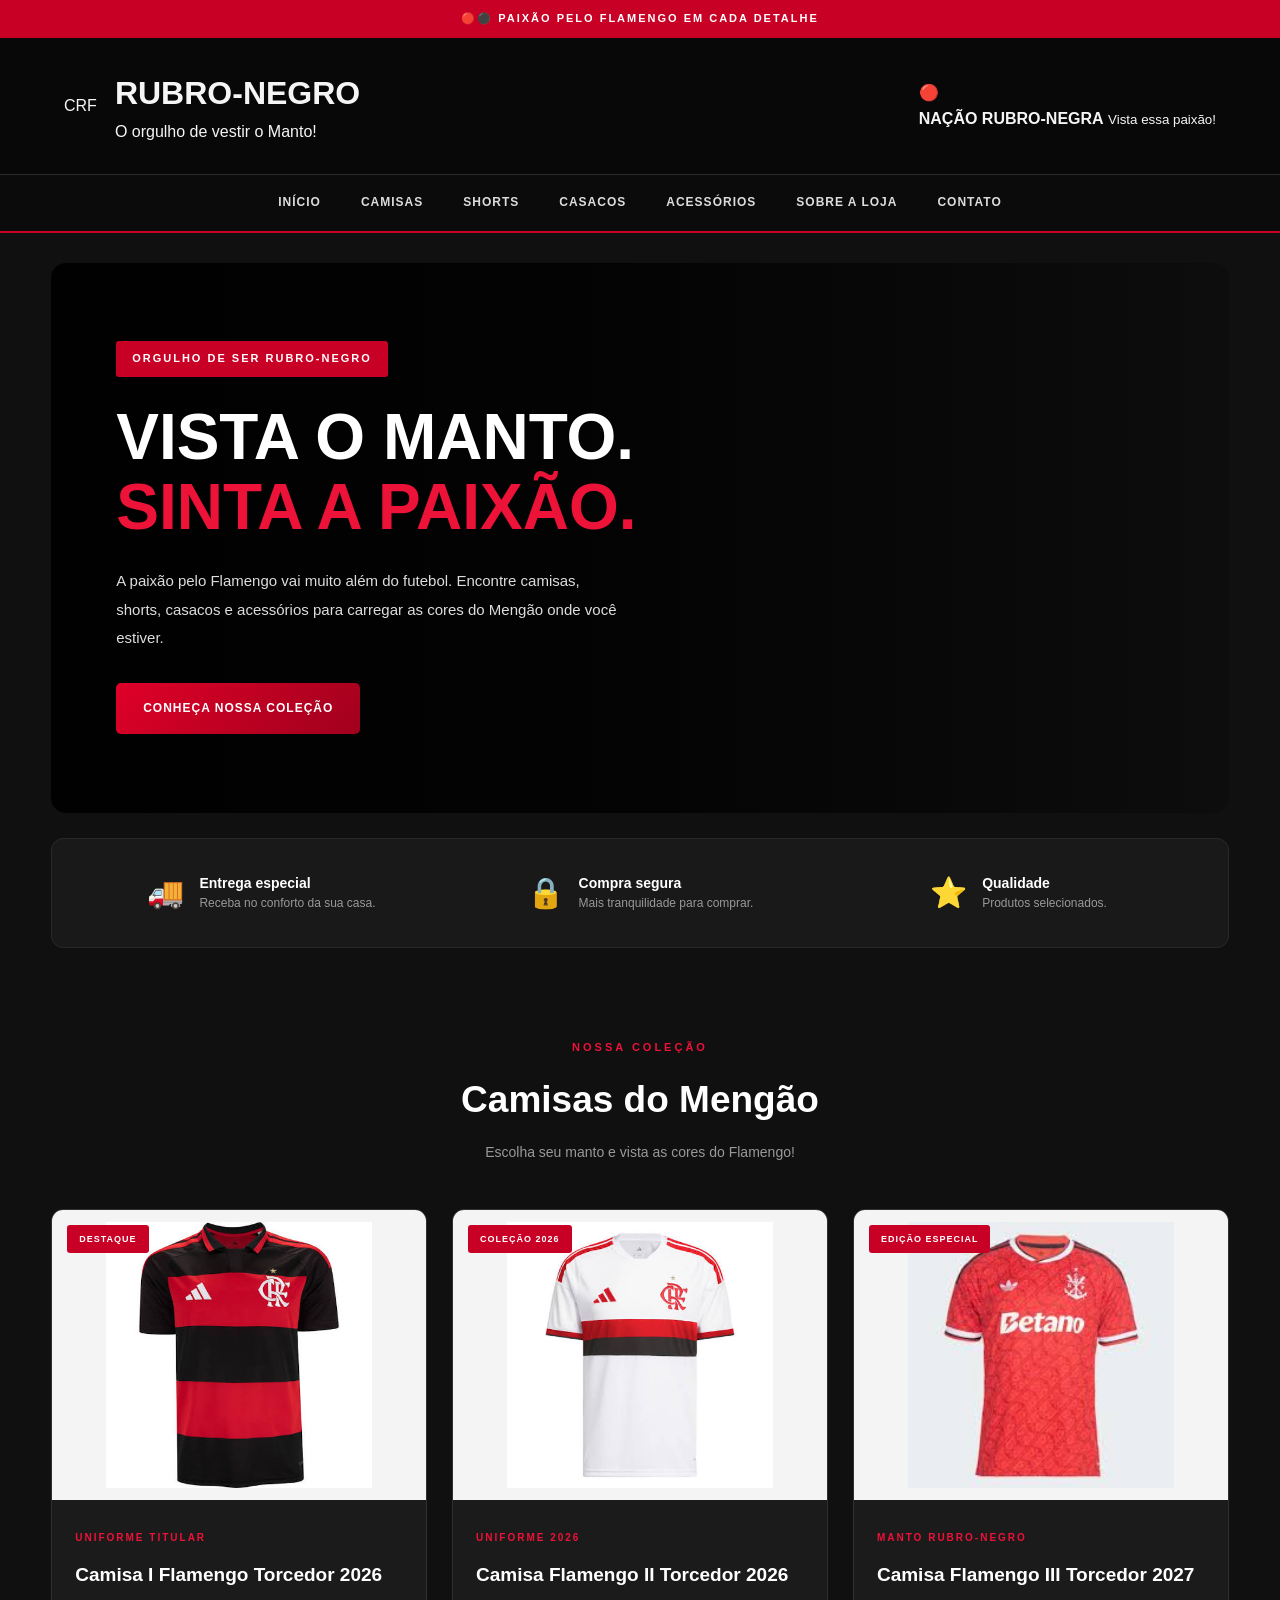
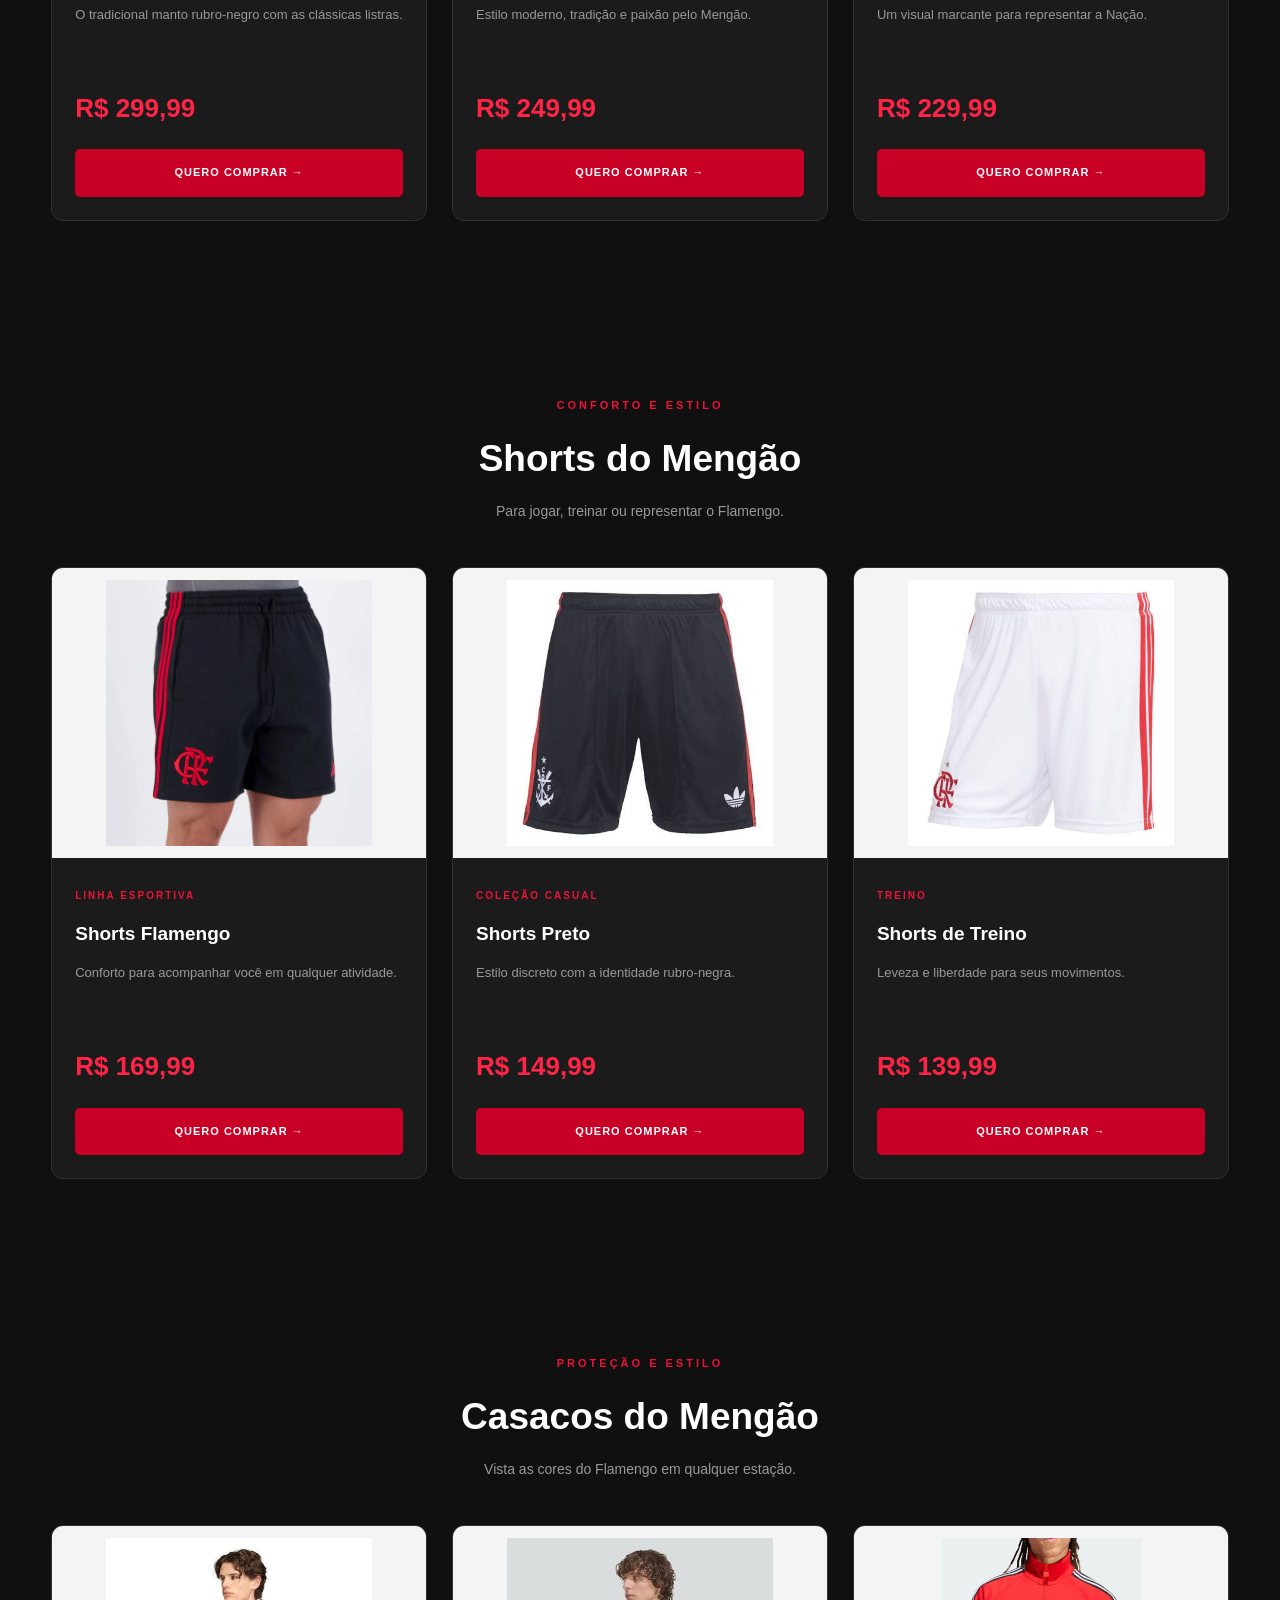
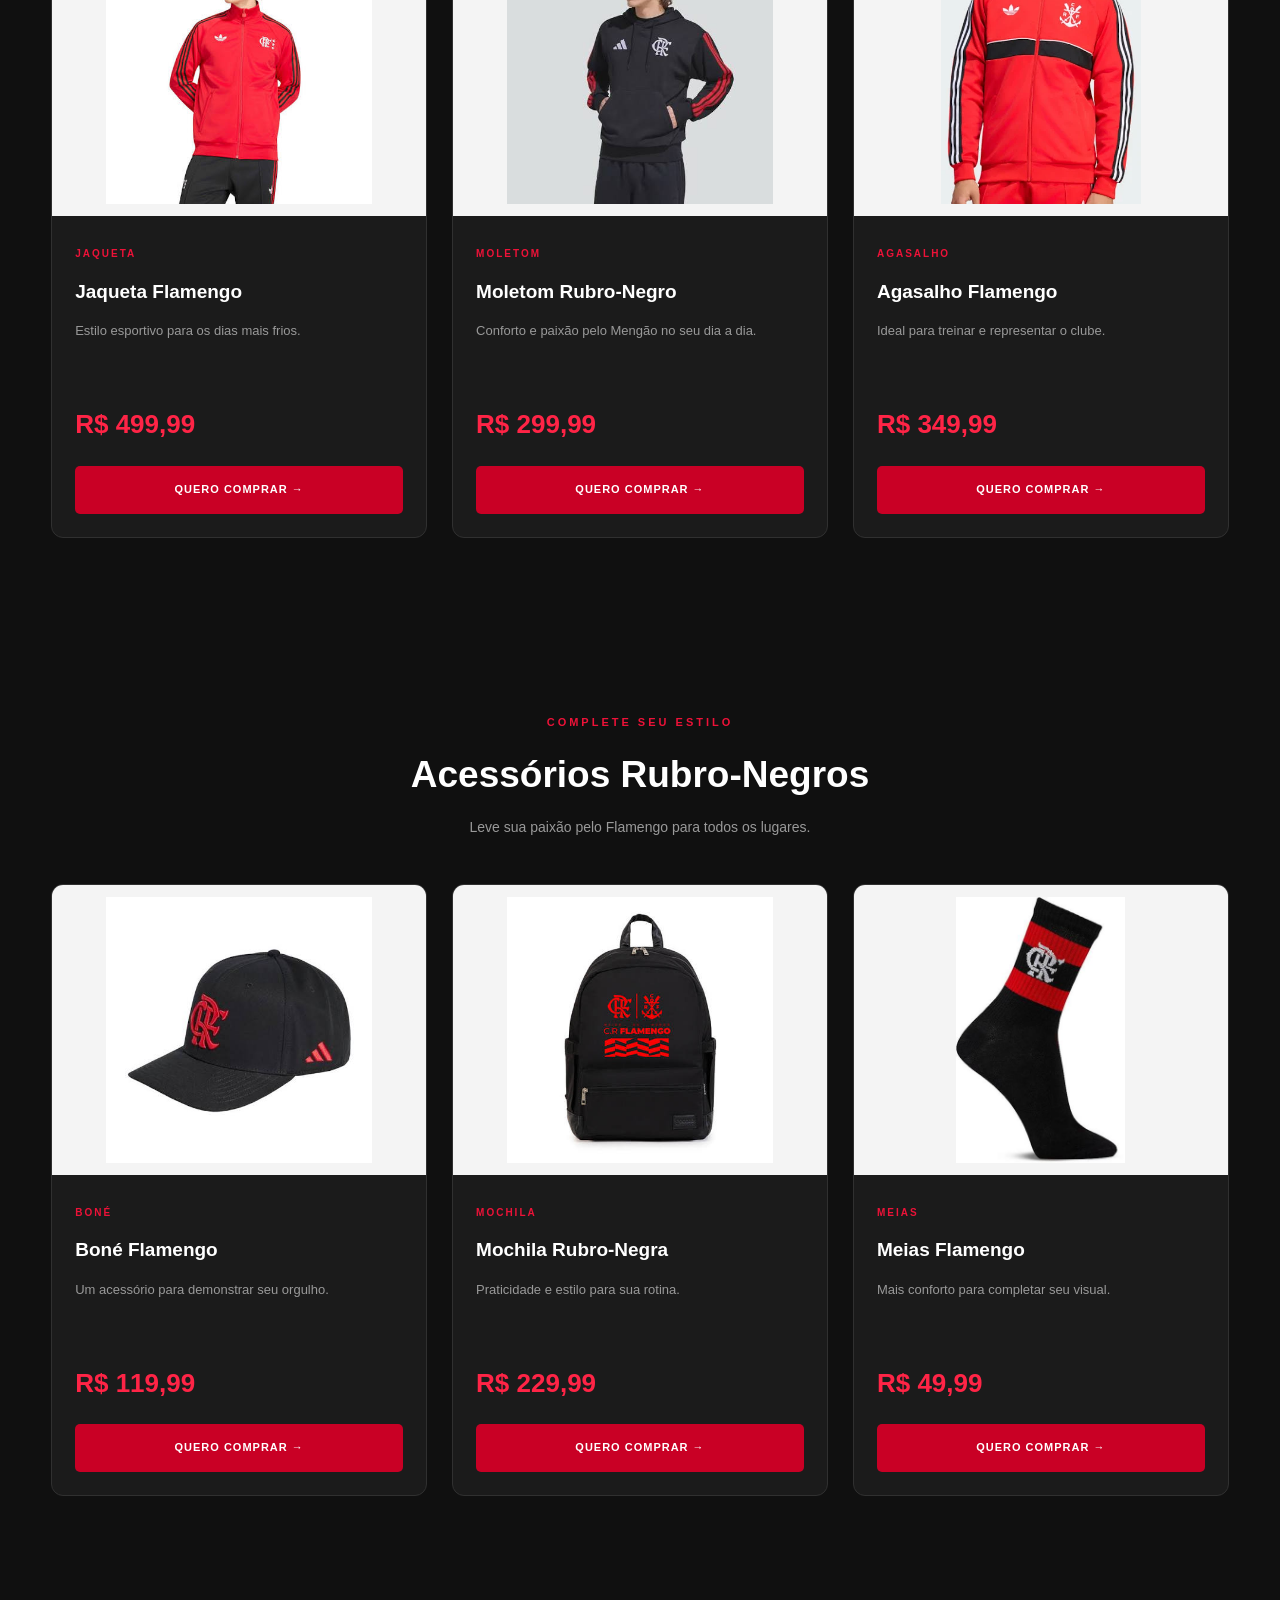
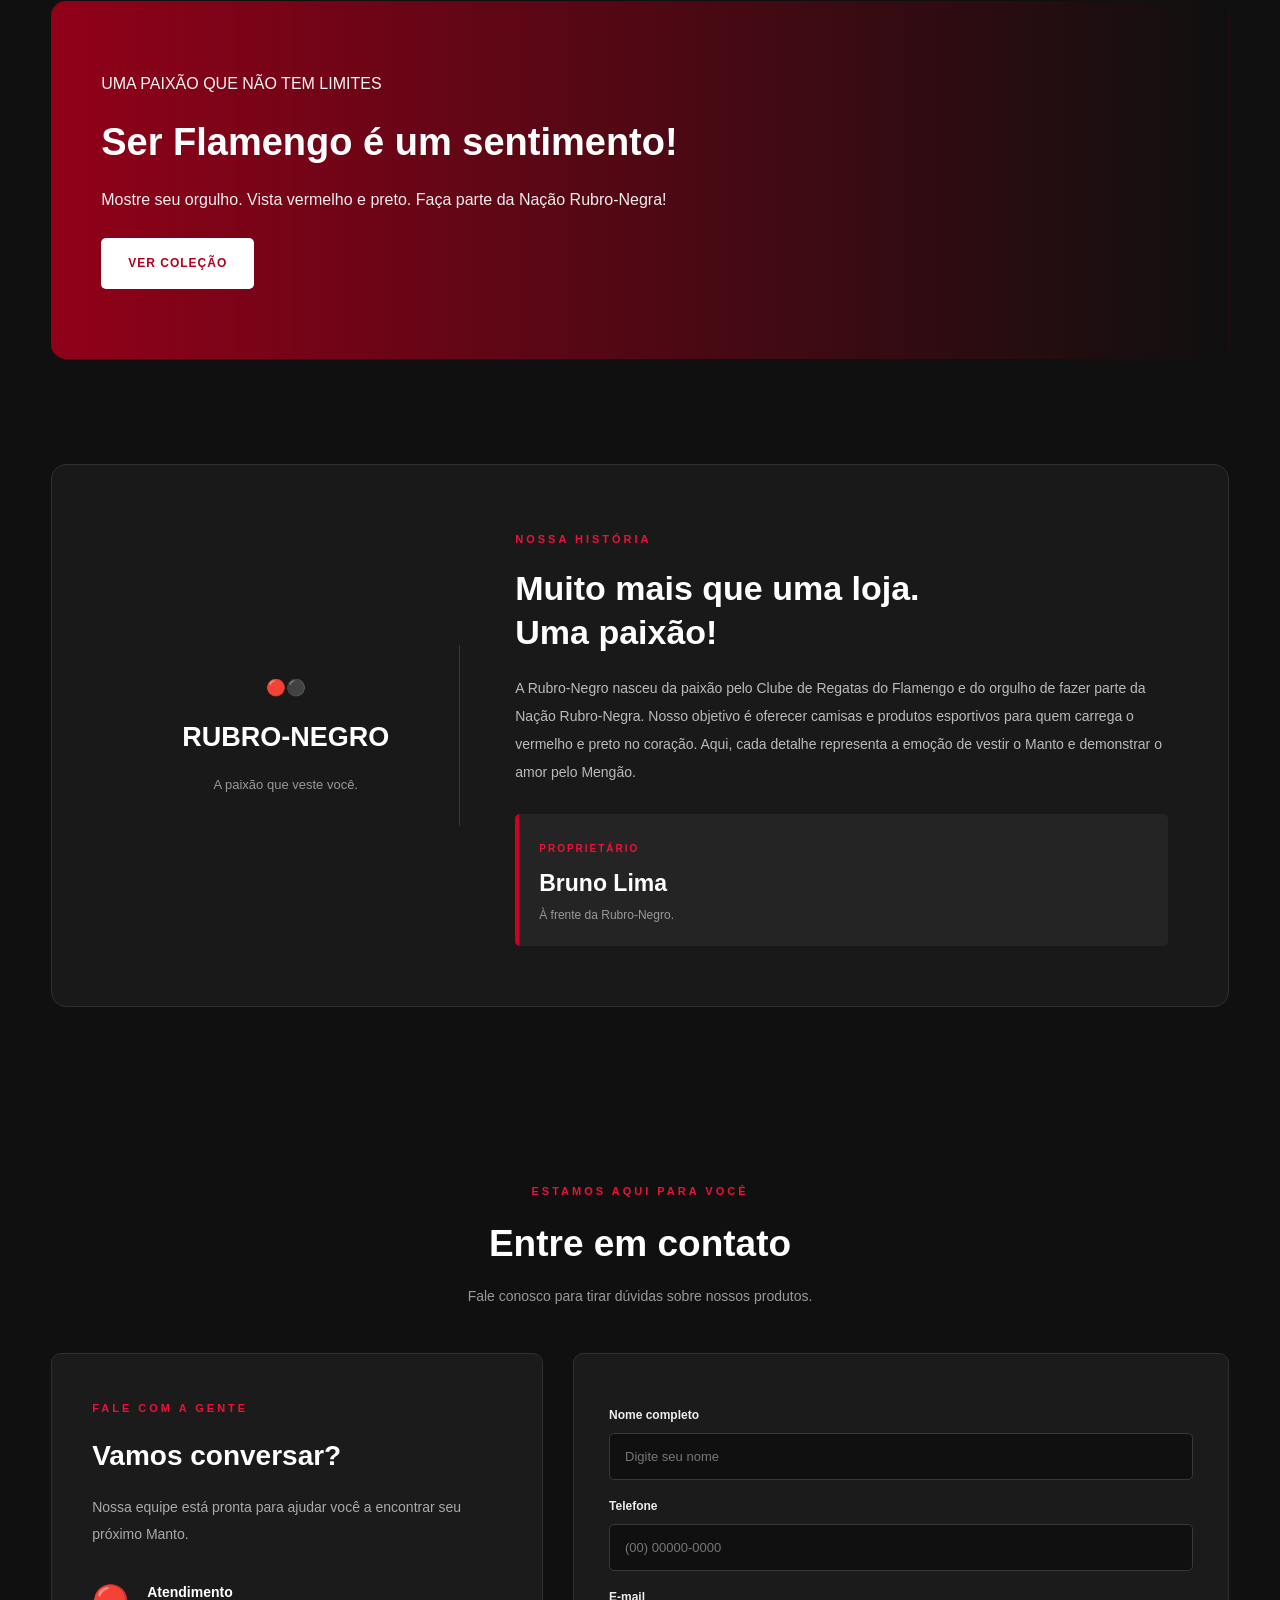
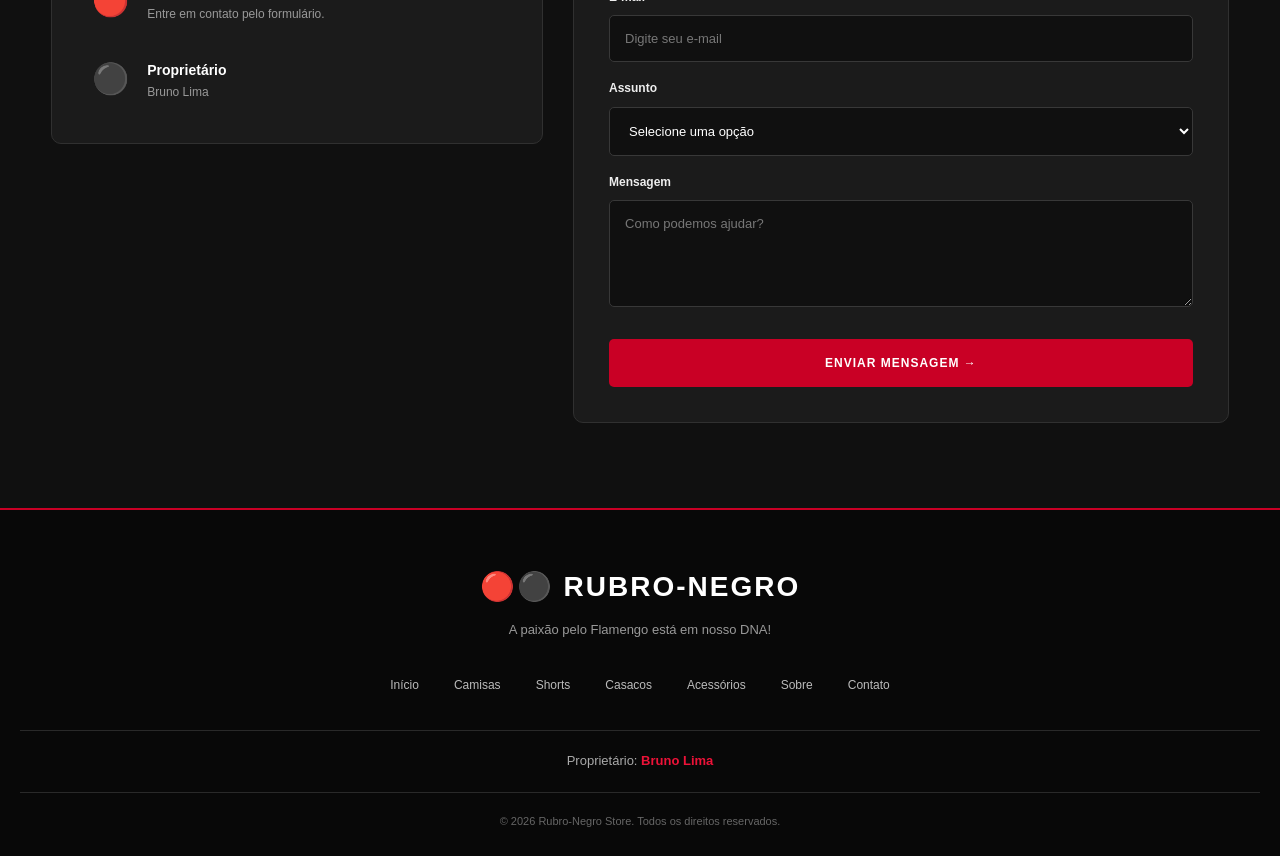
==== commit b81d6f72: "Update index.html" ====
--- a/index.html
+++ b/index.html
@@ -116,7 +116,7 @@
                 <article class="produto">
                     <div class="produto-imagem">
                         <span class="selo">DESTAQUE</span>
-                        <img src="camisa 1.jpg"
+                        <img src="camisa1.jpg"
                              alt="Camisa I flamengo Torcedor 2026">
                     </div>
                     <div class="produto-info">
@@ -131,7 +131,7 @@
                 <article class="produto">
                     <div class="produto-imagem">
                         <span class="selo">COLEÇÃO 2026</span>
-                        <img src="camisa 2.jpg"
+                        <img src="camisa2.jpg"
                              alt="Camisa Flamengo II Torcedor 2026">
                     </div>
                     <div class="produto-info">
@@ -146,7 +146,7 @@
                 <article class="produto">
                     <div class="produto-imagem">
                         <span class="selo">EDIÇÃO ESPECIAL</span>
-                        <img src="camisa 3.jpg"
+                        <img src="camisa3.jpg"
                              alt="Camisa Flamengo III Torcedor 2027">
                     </div>
                     <div class="produto-info">
@@ -174,7 +174,7 @@
 
                 <article class="produto">
                     <div class="produto-imagem">
-                        <img src="short 1.webp"
+                        <img src="short1.webp"
                              alt="Shorts Flamengo branco">
                     </div>
                     <div class="produto-info">
@@ -188,7 +188,7 @@
 
                 <article class="produto">
                     <div class="produto-imagem">
-                        <img src="short 2.jpg"
+                        <img src="short2.jpg"
                              alt="Shorts preto Flamengo">
                     </div>
                     <div class="produto-info">
@@ -202,7 +202,7 @@
 
                 <article class="produto">
                     <div class="produto-imagem">
-                        <img src="short 3.jpg"
+                        <img src="short3.jpg"
                              alt="Shorts de treino">
                     </div>
                     <div class="produto-info">
@@ -230,7 +230,7 @@
 
                 <article class="produto">
                     <div class="produto-imagem">
-                        <img src="casaco 1.jpg"
+                        <img src="casaco1.jpg"
                              alt="Jaqueta Flamengo">
                     </div>
                     <div class="produto-info">
@@ -244,7 +244,7 @@
 
                 <article class="produto">
                     <div class="produto-imagem">
-                        <img src="casaco 2.jpg"
+                        <img src="casaco2.jpg"
                              alt="Moletom Flamengo">
                     </div>
                     <div class="produto-info">
@@ -258,7 +258,7 @@
 
                 <article class="produto">
                     <div class="produto-imagem">
-                        <img src="casaco 3.webp"
+                        <img src="casaco3.webp"
                              alt="Agasalho Flamengo">
                     </div>
                     <div class="produto-info">
